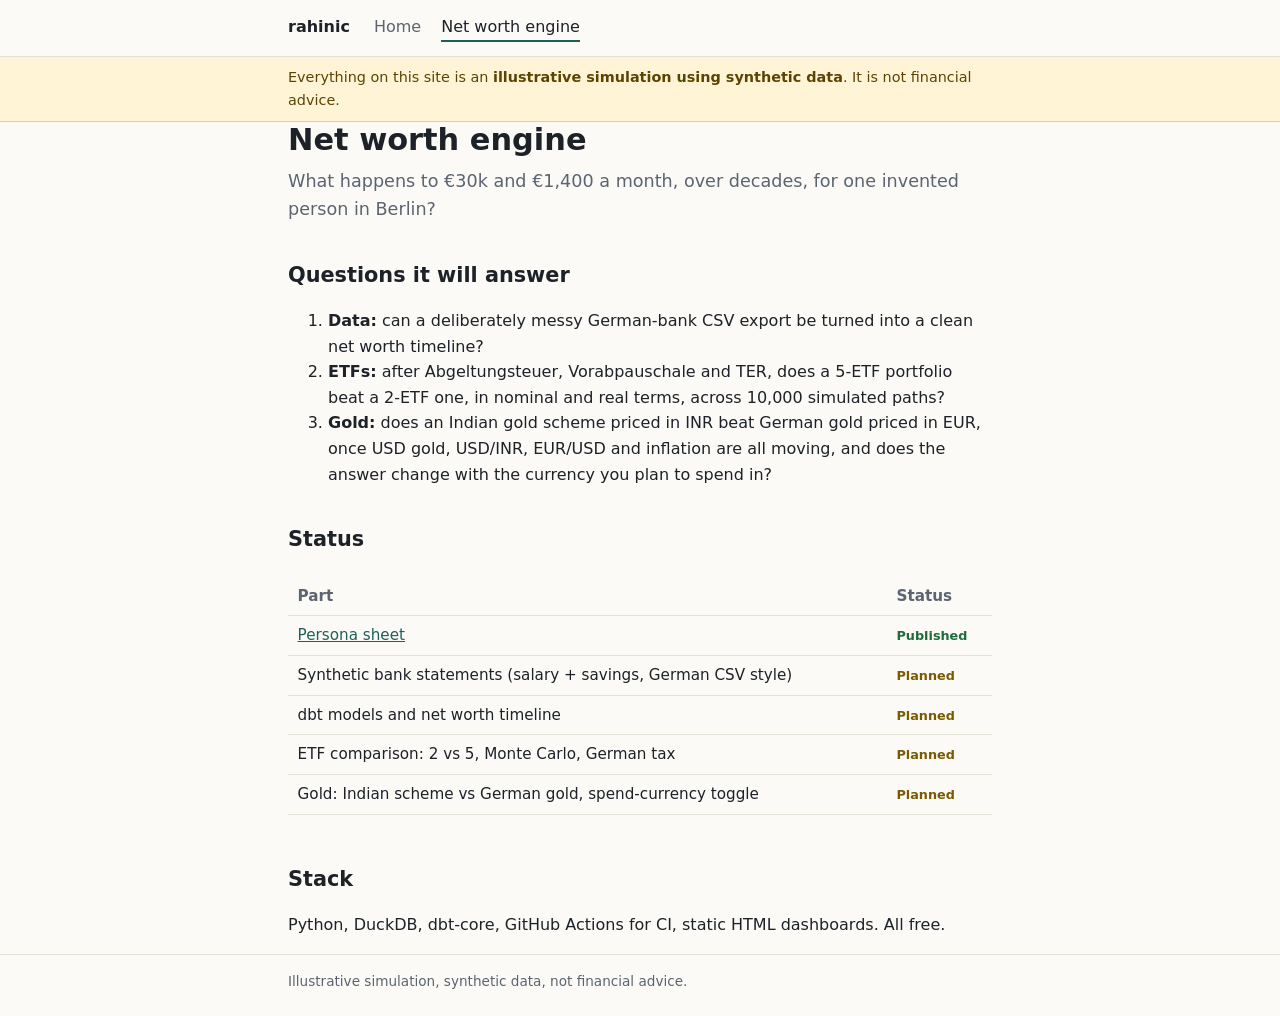
==== net-worth/index.html @ 033f7d65 "Add initial skeleton Co-Authored-By: Claude Sonnet 5.5 <noreply@anthropic.com> Claude-Session: https" ====
<!doctype html>
<html lang="en">
<head>
  <meta charset="utf-8">
  <meta name="viewport" content="width=device-width, initial-scale=1">
  <title>Net worth engine — rahinic</title>
  <meta name="description" content="A synthetic-persona net worth simulation: German-bank CSVs, ETF Monte Carlo with German tax, and Indian vs German gold.">
  <link rel="icon" href="/assets/favicon.svg" type="image/svg+xml">
  <link rel="stylesheet" href="/assets/site.css">
</head>
<body>
  <header class="site">
    <div class="wrap">
      <a class="brand" href="/">rahinic</a>
      <nav aria-label="Main">
        <a href="/">Home</a>
        <a href="/net-worth/" aria-current="page">Net worth engine</a>
      </nav>
    </div>
  </header>
  <div class="disclaimer" role="note">
    <div class="wrap">Everything on this site is an <strong>illustrative simulation using synthetic data</strong>. It is not financial advice.</div>
  </div>

  <main class="wrap">
    <h1>Net worth engine</h1>
    <p class="lede">What happens to €30k and €1,400 a month, over decades, for one invented person in Berlin?</p>

    <h2>Questions it will answer</h2>
    <ol>
      <li><strong>Data:</strong> can a deliberately messy German-bank CSV export be turned into a clean net worth timeline?</li>
      <li><strong>ETFs:</strong> after Abgeltungsteuer, Vorabpauschale and TER, does a 5-ETF portfolio beat a 2-ETF one, in nominal and real terms, across 10,000 simulated paths?</li>
      <li><strong>Gold:</strong> does an Indian gold scheme priced in INR beat German gold priced in EUR, once USD gold, USD/INR, EUR/USD and inflation are all moving, and does the answer change with the currency you plan to spend in?</li>
    </ol>

    <h2>Status</h2>
    <div class="table-scroll">
      <table>
        <thead><tr><th>Part</th><th>Status</th></tr></thead>
        <tbody>
          <tr><td><a href="/net-worth/persona.html">Persona sheet</a></td><td><span class="status done">Published</span></td></tr>
          <tr><td>Synthetic bank statements (salary + savings, German CSV style)</td><td><span class="status planned">Planned</span></td></tr>
          <tr><td>dbt models and net worth timeline</td><td><span class="status planned">Planned</span></td></tr>
          <tr><td>ETF comparison: 2 vs 5, Monte Carlo, German tax</td><td><span class="status planned">Planned</span></td></tr>
          <tr><td>Gold: Indian scheme vs German gold, spend-currency toggle</td><td><span class="status planned">Planned</span></td></tr>
        </tbody>
      </table>
    </div>

    <h2>Stack</h2>
    <p>Python, DuckDB, dbt-core, GitHub Actions for CI, static HTML dashboards. All free.</p>
  </main>

  <footer class="site">
    <div class="wrap">Illustrative simulation, synthetic data, not financial advice.</div>
  </footer>
</body>
</html>
---- assets/site.css ----
:root {
  --bg: #fbfaf7;
  --fg: #1d2128;
  --muted: #5b6470;
  --line: #e3e0d8;
  --card: #ffffff;
  --accent: #1f5f5b;
  --warn-bg: #fff4d6;
  --warn-fg: #5c4400;
  --warn-line: #e8cf86;
  --ok: #1f6b3a;
  --todo: #7a5a00;
}
@media (prefers-color-scheme: dark) {
  :root {
    --bg: #14171b;
    --fg: #e8e6e1;
    --muted: #9aa3ad;
    --line: #2a2f36;
    --card: #1b1f24;
    --accent: #6fc2bb;
    --warn-bg: #2e2610;
    --warn-fg: #f0dca0;
    --warn-line: #5a4a1c;
    --ok: #7bd69a;
    --todo: #e0b84f;
  }
}
* { box-sizing: border-box; }
html { -webkit-text-size-adjust: 100%; }
body {
  margin: 0;
  background: var(--bg);
  color: var(--fg);
  font: 1rem/1.6 system-ui, -apple-system, "Segoe UI", Roboto, sans-serif;
}
a { color: var(--accent); }
.wrap { max-width: 46rem; margin: 0 auto; padding: 0 1rem; }
header.site { border-bottom: 1px solid var(--line); }
header.site .wrap { display: flex; flex-wrap: wrap; gap: .5rem 1.5rem; align-items: baseline; padding-top: .9rem; padding-bottom: .9rem; }
header.site .brand { font-weight: 700; color: var(--fg); text-decoration: none; }
header.site nav { display: flex; gap: 1.25rem; flex-wrap: wrap; }
header.site nav a { color: var(--muted); text-decoration: none; }
header.site nav a[aria-current="page"] { color: var(--fg); border-bottom: 2px solid var(--accent); }
.disclaimer {
  background: var(--warn-bg);
  color: var(--warn-fg);
  border-bottom: 1px solid var(--warn-line);
  font-size: .9rem;
}
.disclaimer .wrap { padding-top: .55rem; padding-bottom: .55rem; }
main { padding: 1.75rem 0 3rem; }
h1 { font-size: 1.9rem; line-height: 1.2; margin: 0 0 .5rem; }
h2 { font-size: 1.3rem; margin: 2.25rem 0 .5rem; }
p.lede { font-size: 1.1rem; color: var(--muted); margin-top: 0; }
.card { background: var(--card); border: 1px solid var(--line); border-radius: 8px; padding: 1rem 1.25rem; margin: 1rem 0; }
.card h3 { margin: 0 0 .25rem; font-size: 1.1rem; }
.card p { margin: .25rem 0; }
table { width: 100%; border-collapse: collapse; margin: .75rem 0; font-size: .95rem; }
th, td { text-align: left; padding: .45rem .6rem; border-bottom: 1px solid var(--line); vertical-align: top; }
th { color: var(--muted); font-weight: 600; }
td.num, th.num { text-align: right; font-variant-numeric: tabular-nums; }
tfoot td { font-weight: 700; border-bottom: 0; }
.table-scroll { overflow-x: auto; }
.status { font-size: .8rem; font-weight: 600; white-space: nowrap; }
.status.done { color: var(--ok); }
.status.planned { color: var(--todo); }
.tag { font-size: .75rem; border: 1px solid var(--line); border-radius: 4px; padding: 0 .35rem; color: var(--muted); white-space: nowrap; }
footer.site { border-top: 1px solid var(--line); color: var(--muted); font-size: .85rem; }
footer.site .wrap { padding-top: 1rem; padding-bottom: 1.5rem; }
code { font-size: .9em; }
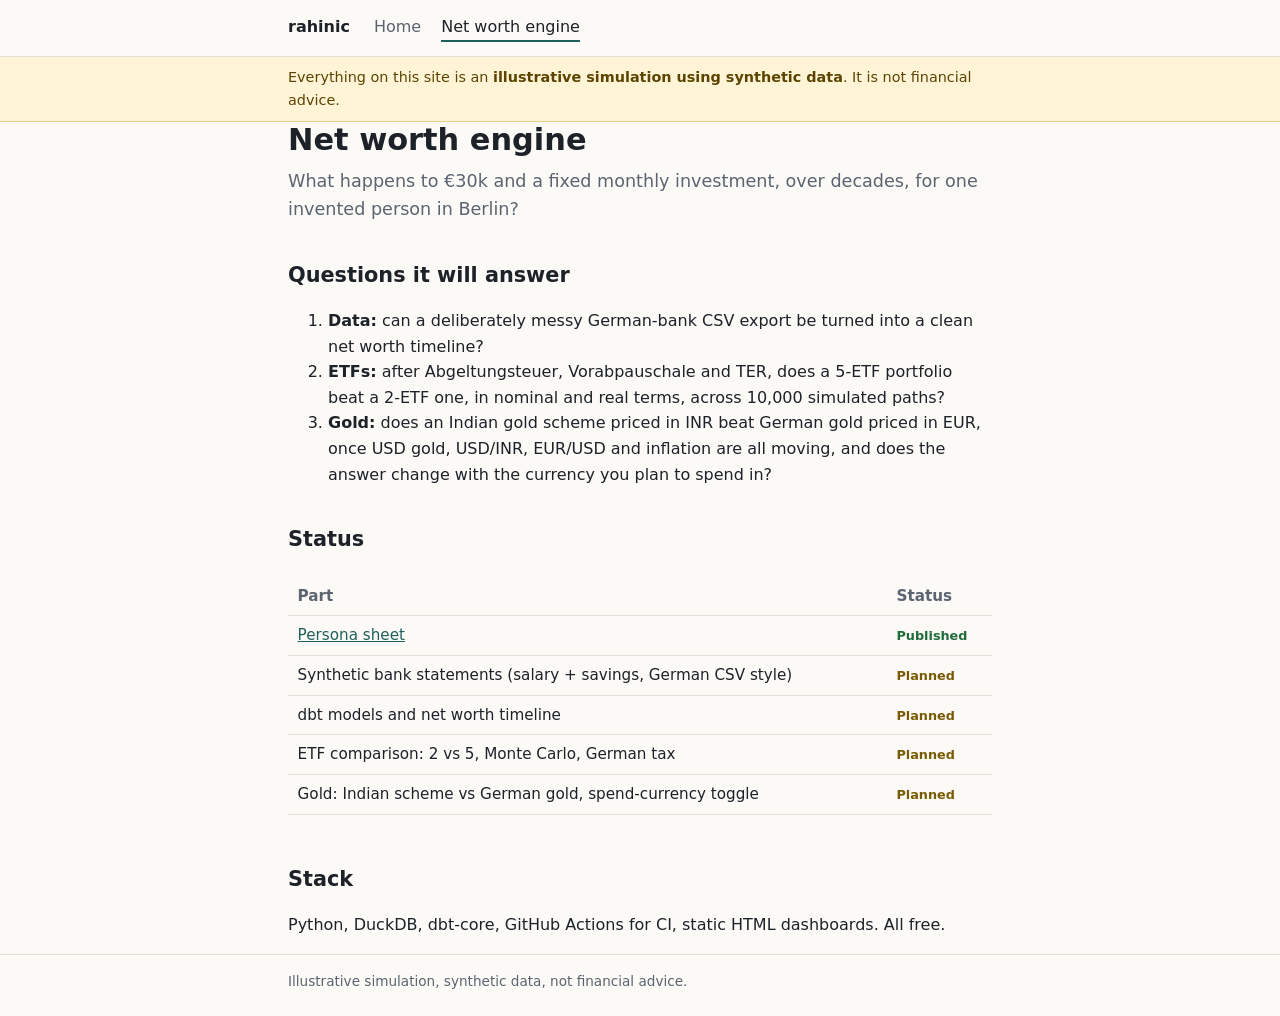
==== commit 4fd56380: "Update persona: married, new monthly contributions Co-Authored-By: Claude Sonnet 5.5 <noreply@anthro" ====
--- a/net-worth/index.html
+++ b/net-worth/index.html
@@ -24,7 +24,7 @@
 
   <main class="wrap">
     <h1>Net worth engine</h1>
-    <p class="lede">What happens to €30k and €1,400 a month, over decades, for one invented person in Berlin?</p>
+    <p class="lede">What happens to €30k and a fixed monthly investment, over decades, for one invented person in Berlin?</p>
 
     <h2>Questions it will answer</h2>
     <ol>
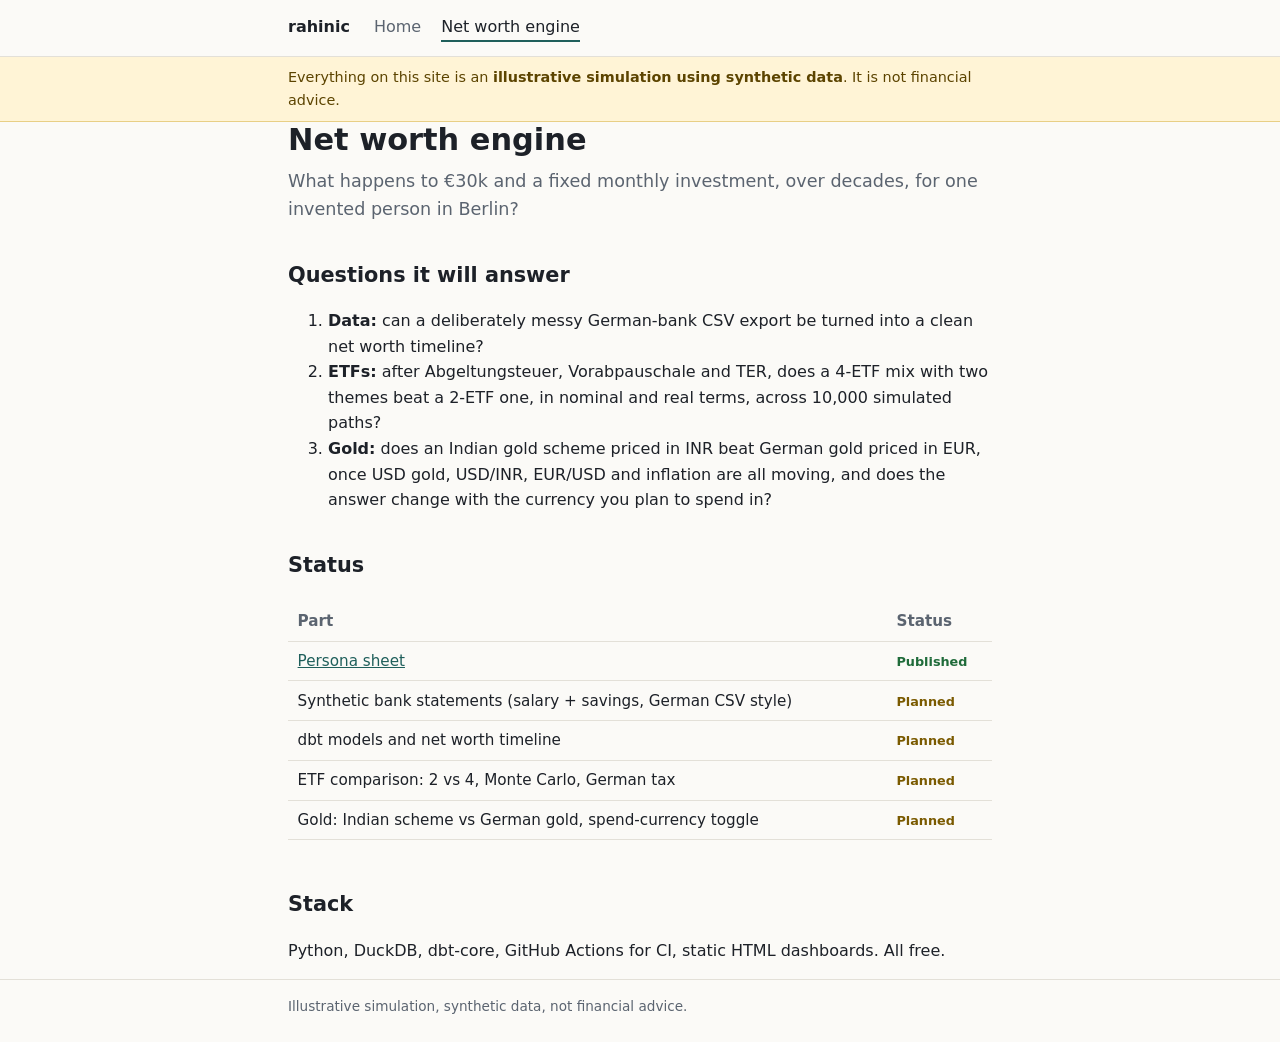
==== commit ec4a061f: "Update ETF comparison wording to 2 vs 4 Co-Authored-By: Claude Sonnet 5.5 <noreply@anthropic.com> Cl" ====
--- a/net-worth/index.html
+++ b/net-worth/index.html
@@ -29,7 +29,7 @@
     <h2>Questions it will answer</h2>
     <ol>
       <li><strong>Data:</strong> can a deliberately messy German-bank CSV export be turned into a clean net worth timeline?</li>
-      <li><strong>ETFs:</strong> after Abgeltungsteuer, Vorabpauschale and TER, does a 5-ETF portfolio beat a 2-ETF one, in nominal and real terms, across 10,000 simulated paths?</li>
+      <li><strong>ETFs:</strong> after Abgeltungsteuer, Vorabpauschale and TER, does a 4-ETF mix with two themes beat a 2-ETF one, in nominal and real terms, across 10,000 simulated paths?</li>
       <li><strong>Gold:</strong> does an Indian gold scheme priced in INR beat German gold priced in EUR, once USD gold, USD/INR, EUR/USD and inflation are all moving, and does the answer change with the currency you plan to spend in?</li>
     </ol>
 
@@ -41,7 +41,7 @@
           <tr><td><a href="/net-worth/persona.html">Persona sheet</a></td><td><span class="status done">Published</span></td></tr>
           <tr><td>Synthetic bank statements (salary + savings, German CSV style)</td><td><span class="status planned">Planned</span></td></tr>
           <tr><td>dbt models and net worth timeline</td><td><span class="status planned">Planned</span></td></tr>
-          <tr><td>ETF comparison: 2 vs 5, Monte Carlo, German tax</td><td><span class="status planned">Planned</span></td></tr>
+          <tr><td>ETF comparison: 2 vs 4, Monte Carlo, German tax</td><td><span class="status planned">Planned</span></td></tr>
           <tr><td>Gold: Indian scheme vs German gold, spend-currency toggle</td><td><span class="status planned">Planned</span></td></tr>
         </tbody>
       </table>
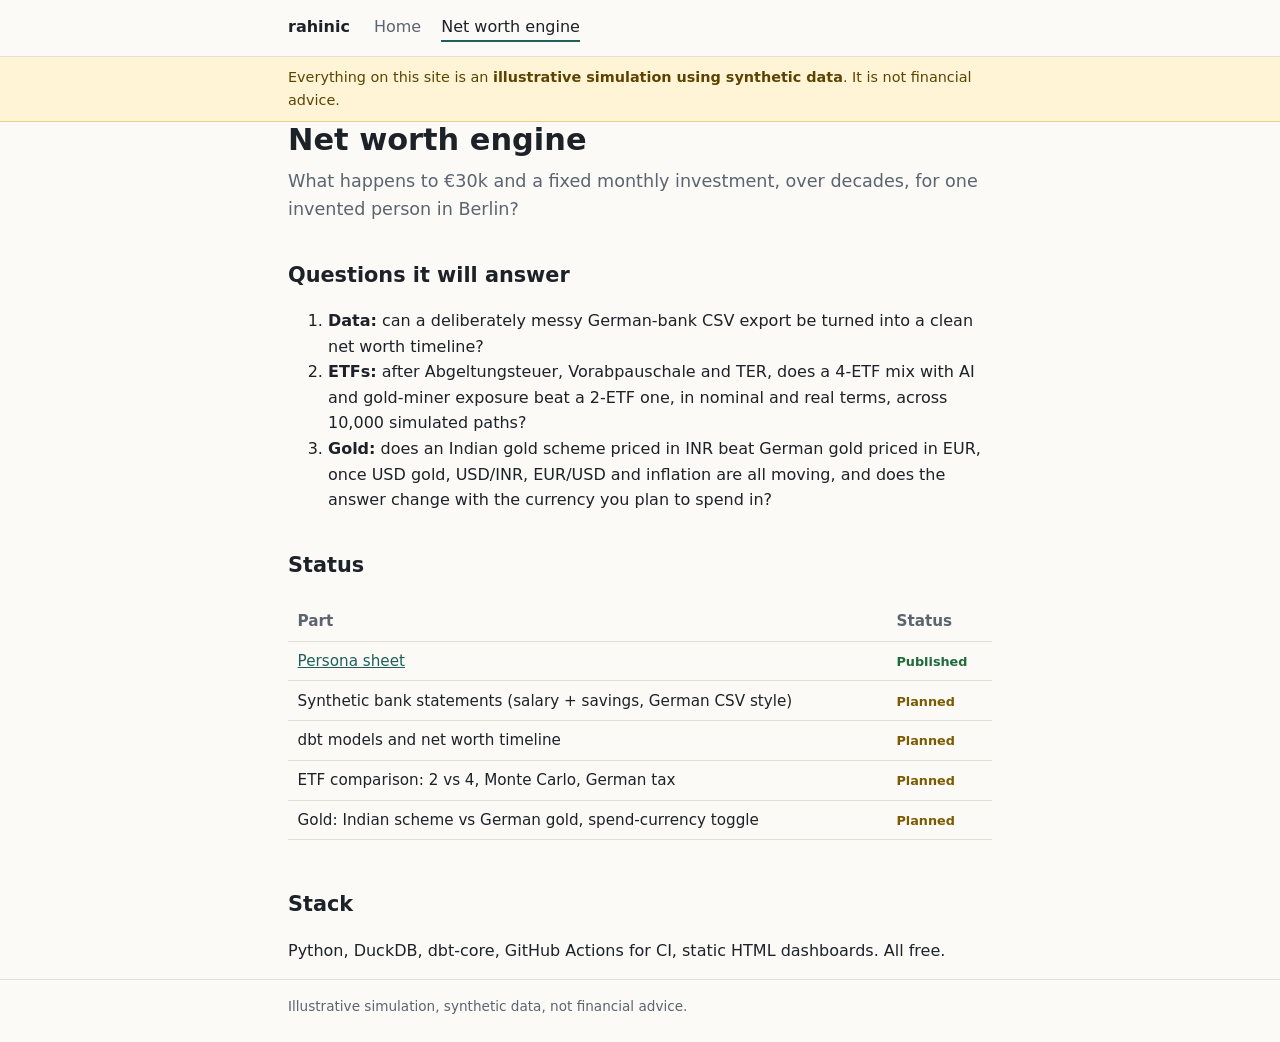
==== commit 2eef7466: "Update ETF comparison wording for gold miners Co-Authored-By: Claude Sonnet 5.5 <noreply@anthropic.c" ====
--- a/net-worth/index.html
+++ b/net-worth/index.html
@@ -29,7 +29,7 @@
     <h2>Questions it will answer</h2>
     <ol>
       <li><strong>Data:</strong> can a deliberately messy German-bank CSV export be turned into a clean net worth timeline?</li>
-      <li><strong>ETFs:</strong> after Abgeltungsteuer, Vorabpauschale and TER, does a 4-ETF mix with two themes beat a 2-ETF one, in nominal and real terms, across 10,000 simulated paths?</li>
+      <li><strong>ETFs:</strong> after Abgeltungsteuer, Vorabpauschale and TER, does a 4-ETF mix with AI and gold-miner exposure beat a 2-ETF one, in nominal and real terms, across 10,000 simulated paths?</li>
       <li><strong>Gold:</strong> does an Indian gold scheme priced in INR beat German gold priced in EUR, once USD gold, USD/INR, EUR/USD and inflation are all moving, and does the answer change with the currency you plan to spend in?</li>
     </ol>
 
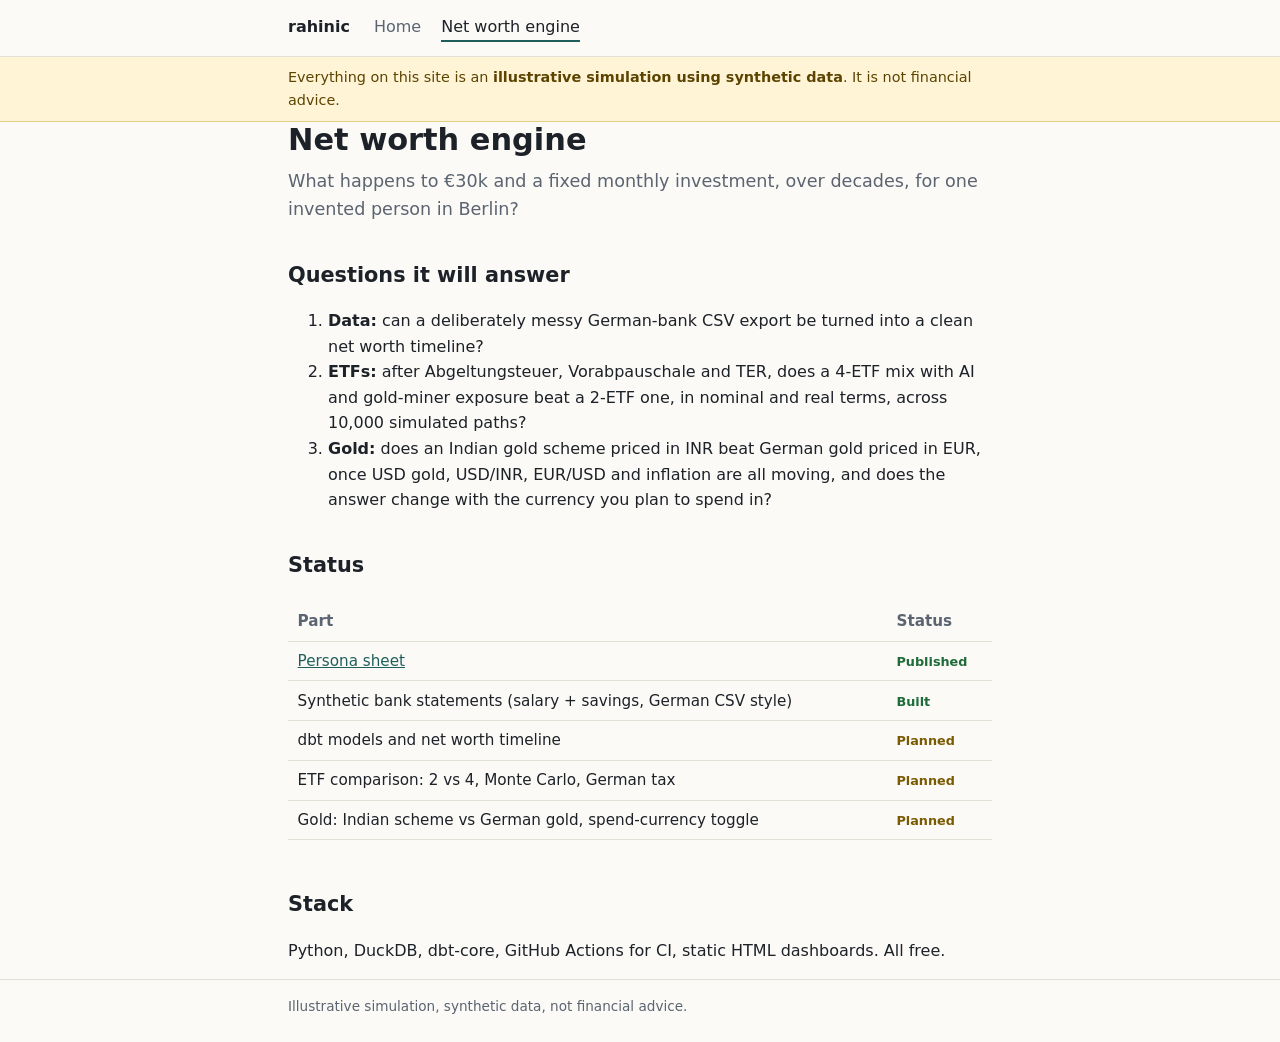
==== commit 5d19ab83: "Correct savings wording and mark bank statements as built Co-Authored-By: Claude Sonnet 5.5 <noreply" ====
--- a/net-worth/index.html
+++ b/net-worth/index.html
@@ -39,7 +39,7 @@
         <thead><tr><th>Part</th><th>Status</th></tr></thead>
         <tbody>
           <tr><td><a href="/net-worth/persona.html">Persona sheet</a></td><td><span class="status done">Published</span></td></tr>
-          <tr><td>Synthetic bank statements (salary + savings, German CSV style)</td><td><span class="status planned">Planned</span></td></tr>
+          <tr><td>Synthetic bank statements (salary + savings, German CSV style)</td><td><span class="status done">Built</span></td></tr>
           <tr><td>dbt models and net worth timeline</td><td><span class="status planned">Planned</span></td></tr>
           <tr><td>ETF comparison: 2 vs 4, Monte Carlo, German tax</td><td><span class="status planned">Planned</span></td></tr>
           <tr><td>Gold: Indian scheme vs German gold, spend-currency toggle</td><td><span class="status planned">Planned</span></td></tr>
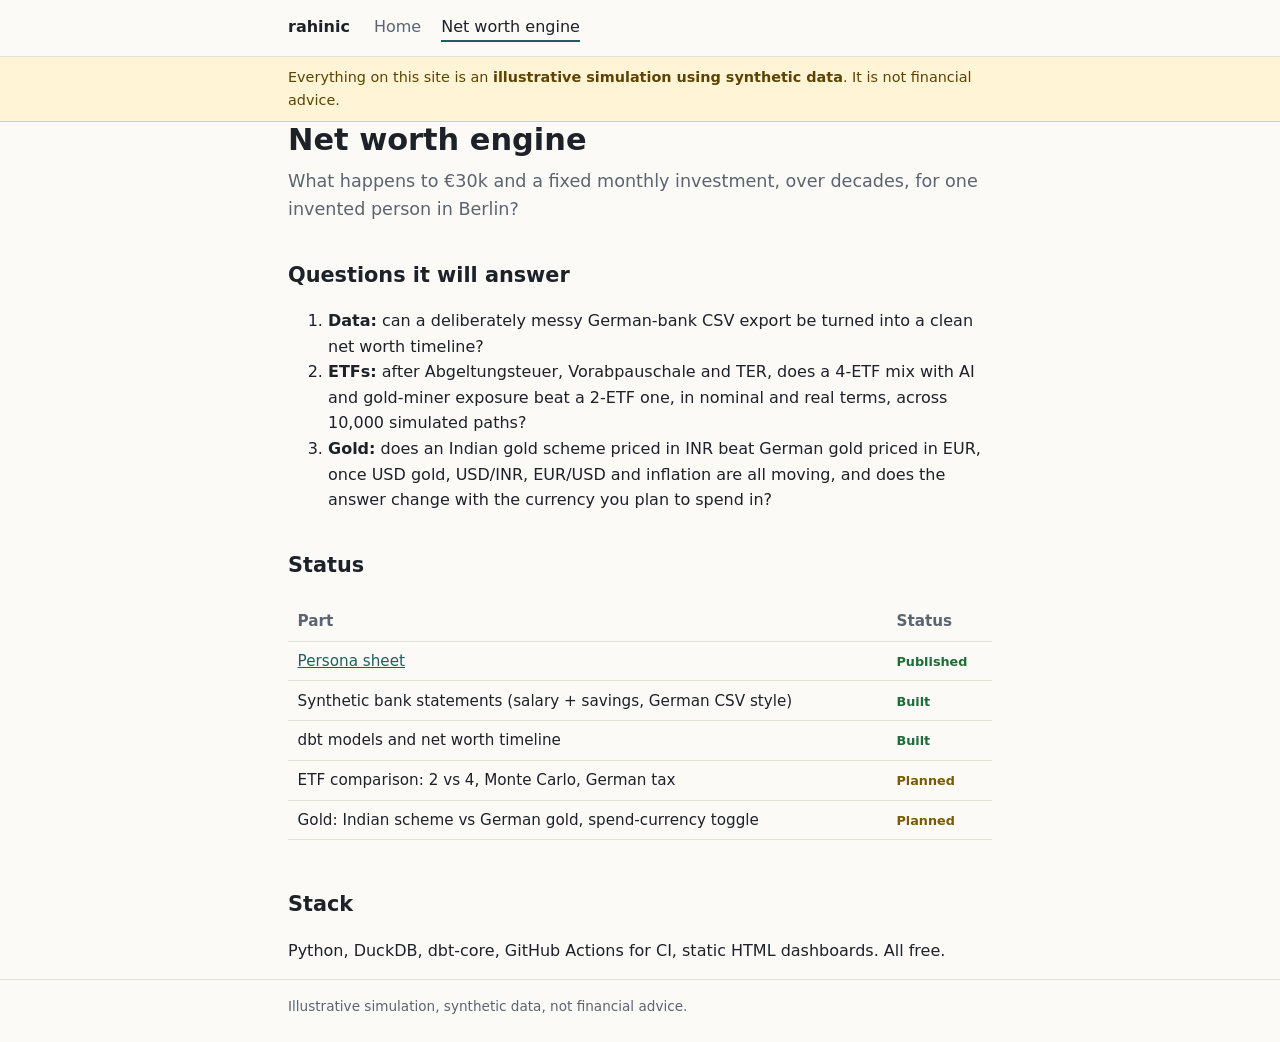
==== commit 57b0ed40: "Mark dbt models as built Co-Authored-By: Claude Sonnet 5.5 <noreply@anthropic.com> Claude-Session: h" ====
--- a/net-worth/index.html
+++ b/net-worth/index.html
@@ -40,7 +40,7 @@
         <tbody>
           <tr><td><a href="/net-worth/persona.html">Persona sheet</a></td><td><span class="status done">Published</span></td></tr>
           <tr><td>Synthetic bank statements (salary + savings, German CSV style)</td><td><span class="status done">Built</span></td></tr>
-          <tr><td>dbt models and net worth timeline</td><td><span class="status planned">Planned</span></td></tr>
+          <tr><td>dbt models and net worth timeline</td><td><span class="status done">Built</span></td></tr>
           <tr><td>ETF comparison: 2 vs 4, Monte Carlo, German tax</td><td><span class="status planned">Planned</span></td></tr>
           <tr><td>Gold: Indian scheme vs German gold, spend-currency toggle</td><td><span class="status planned">Planned</span></td></tr>
         </tbody>
